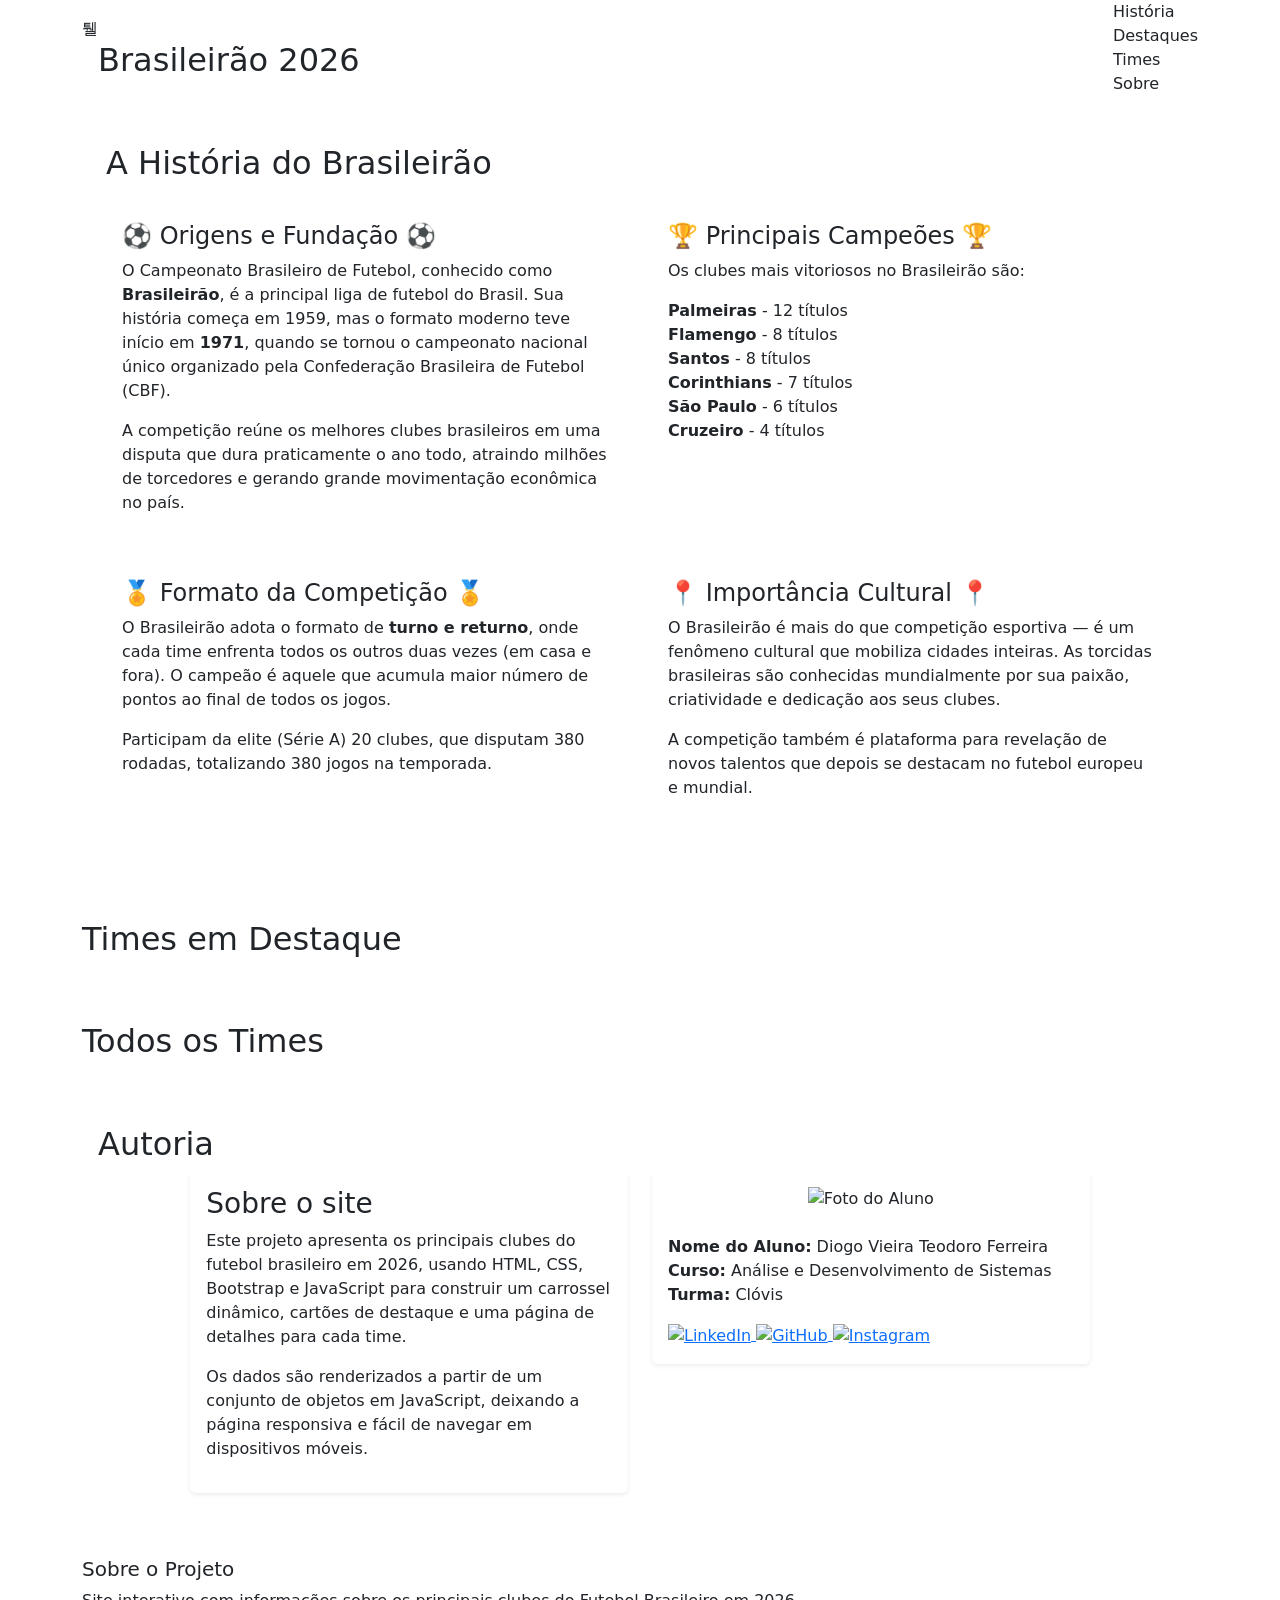
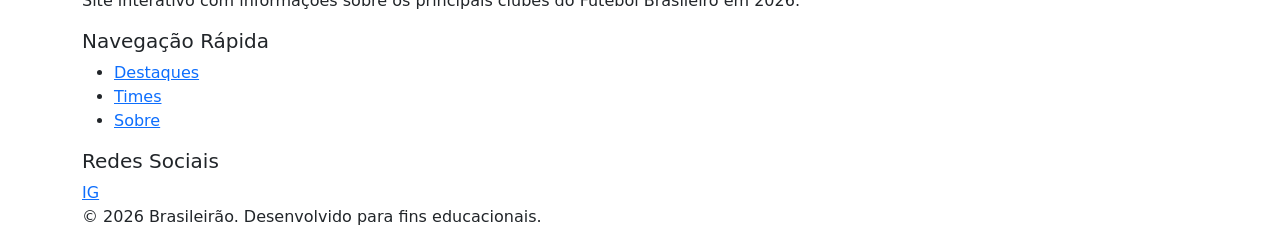
==== index.html @ 91e3d158 "Create index.html for Brasileirão 2026 site This HTML file contains the structure for a website dedi" ====
<!DOCTYPE html>
<html lang="pt-br">
<head>
    <meta charset="UTF-8">
    <meta name="viewport" content="width=device-width, initial-scale=1.0">
    <title>Futebol Brasileiro 2026</title>

    <link href="https://cdn.jsdelivr.net/npm/bootstrap@5.3.3/dist/css/bootstrap.min.css" rel="stylesheet">
    <link href="https://fonts.googleapis.com/css2?family=Poppins:wght@300;500;600;700&family=Roboto:wght@400;500;700&display=swap" rel="stylesheet">
    <link rel="stylesheet" href="style.css">
</head>
<body>

    <!-- HEADER -->
    <header class="header-custom">
        <div class="container d-flex justify-content-between align-items-center">
            <div class="logo-section">
                <div class="logo-icon">퉬</div>
                
                <h2 class="m-0 ms-3">Brasileirão 2026</h2>
            </div>

            <nav class="nav-menu">
                <a href="#historia" class="nav-link">História</a>
                <a href="#destaques" class="nav-link">Destaques</a>
                <a href="#times" class="nav-link">Times</a>
                <a href="#sobre" class="nav-link">Sobre</a>
            </nav>
        </div>
    </header>

    <main class="container my-4">

        <!-- HISTÓRIA DO BRASILEIRÃO -->
        <section id="historia" class="mb-5 historia-section p-4 rounded">
            <h2 class="mb-4">A História do Brasileirão</h2>
            
            <div class="row">
                <div class="col-md-6 mb-3">
                    <div class="historia-card p-3 rounded">
                        <h4>⚽ Origens e Fundação ⚽</h4>
                        <p>O Campeonato Brasileiro de Futebol, conhecido como <strong>Brasileirão</strong>, é a principal liga de futebol do Brasil. Sua história começa em 1959, mas o formato moderno teve início em <strong>1971</strong>, quando se tornou o campeonato nacional único organizado pela Confederação Brasileira de Futebol (CBF).</p>
                        <p>A competição reúne os melhores clubes brasileiros em uma disputa que dura praticamente o ano todo, atraindo milhões de torcedores e gerando grande movimentação econômica no país.</p>
                    </div>
                </div>

                <div class="col-md-6 mb-3">
                    <div class="historia-card p-3 rounded">
                        <h4>🏆 Principais Campeões 🏆</h4>
                        <p>Os clubes mais vitoriosos no Brasileirão são:</p>
                        <ul class="list-unstyled">
                            <li><strong>Palmeiras</strong> - 12 títulos</li>
                            <li><strong>Flamengo</strong> - 8 títulos</li>
                            <li><strong>Santos</strong> - 8 títulos</li>
                            <li><strong>Corinthians</strong> - 7 títulos</li>
                            <li><strong>São Paulo</strong> - 6 títulos</li>
                            <li><strong>Cruzeiro</strong> - 4 títulos</li>
                        </ul>
                    </div>
                </div>

                <div class="col-md-6 mb-3">
                    <div class="historia-card p-3 rounded">
                        <h4>🏅 Formato da Competição 🏅</h4>
                        <p>O Brasileirão adota o formato de <strong>turno e returno</strong>, onde cada time enfrenta todos os outros duas vezes (em casa e fora). O campeão é aquele que acumula maior número de pontos ao final de todos os jogos.</p>
                        <p>Participam da elite (Série A) 20 clubes, que disputam 380 rodadas, totalizando 380 jogos na temporada.</p>
                    </div>
                </div>

                <div class="col-md-6 mb-3">
                    <div class="historia-card p-3 rounded">
                        <h4>📍 Importância Cultural 📍</h4>
                        <p>O Brasileirão é mais do que competição esportiva — é um fenômeno cultural que mobiliza cidades inteiras. As torcidas brasileiras são conhecidas mundialmente por sua paixão, criatividade e dedicação aos seus clubes.</p>
                        <p>A competição também é plataforma para revelação de novos talentos que depois se destacam no futebol europeu e mundial.</p>
                    </div>
                </div>
            </div>
        </section>

        <!-- CARROSSEL -->
        <section id="destaques">
            <h2 class="mb-3">Times em Destaque</h2>

            <div id="carouselTimes" class="carousel slide" data-bs-ride="carousel">
                <div class="carousel-indicators" id="carousel-indicators"></div>
                <div class="carousel-inner" id="carousel-content"></div>

                <button class="carousel-control-prev" type="button" data-bs-target="#carouselTimes" data-bs-slide="prev">
                    <span class="carousel-control-prev-icon"></span>
                    <span class="visually-hidden">Anterior</span>
                </button>

                <button class="carousel-control-next" type="button" data-bs-target="#carouselTimes" data-bs-slide="next">
                    <span class="carousel-control-next-icon"></span>
                    <span class="visually-hidden">Próximo</span>
                </button>
            </div>
            <noscript>
                <div class="alert alert-warning mt-3">
                    Ative o JavaScript para ver o conteúdo do carrossel e dos cards.
                </div>
            </noscript>
        </section>

        <!-- CARDS -->
        <section id="times" class="mt-5">
            <h2 class="mb-4">Todos os Times</h2>

            <div id="cards-container" class="cards-grid"></div>
        </section>

        <!-- SOBRE -->
        <section id="sobre" class="mt-5 sobre-section p-3 rounded">
            <h2>Autoria</h2>

            <div class="row justify-content-center sobre-grid gy-4">
                <div class="col-lg-5">
                    <div class="sobre-card p-3 rounded shadow-sm">
                        <h3>Sobre o site</h3>
                        <p>Este projeto apresenta os principais clubes do futebol brasileiro em 2026, usando HTML, CSS, Bootstrap e JavaScript para construir um carrossel dinâmico, cartões de destaque e uma página de detalhes para cada time.</p>
                        <p>Os dados são renderizados a partir de um conjunto de objetos em JavaScript, deixando a página responsiva e fácil de navegar em dispositivos móveis.</p>
                    </div>
                </div>

                <div class="col-lg-5">
                    <div class="autor-card p-3 rounded shadow-sm">
                        <div class="autor-photo-container mb-3 d-flex flex-column align-items-center">
                            <img id="autor-photo" src="Imagens/eu.png" alt="Foto do Aluno" class="autor-photo mb-2">
                        </div>
                        <div class="autor-info">
                            <ul class="list-unstyled autor-details mb-3">
                                <li><strong>Nome do Aluno:</strong> Diogo Vieira Teodoro Ferreira</li>
                                <li><strong>Curso:</strong> Análise e Desenvolvimento de Sistemas</li>
                                <li><strong>Turma:</strong> Clóvis</li>
                            </ul>

                            <div class="social-links">
                                <a href="https://www.linkedin.com/in/diogo-ferreira-4bb42b3b2/" target="_blank" rel="noopener noreferrer">
                                    <img src="https://cdn.jsdelivr.net/npm/simple-icons@v9/icons/linkedin.svg" alt="LinkedIn" class="social-icon">
                                </a>
                                <a href="https://github.com/diogo-ferreira174" target="_blank" rel="noopener noreferrer">
                                    <img src="https://cdn.jsdelivr.net/npm/simple-icons@v9/icons/github.svg" alt="GitHub" class="social-icon">
                                </a>
                                <a href="https://www.instagram.com/eodg_31/" target="_blank" rel="noopener noreferrer">
                                    <img src="https://cdn.jsdelivr.net/npm/simple-icons@v9/icons/instagram.svg" alt="Instagram" class="social-icon">
                                </a>
                            </div>
                        </div>
                    </div>
                </div>
            </div>
        </section>

    </main>

    <!-- FOOTER -->
    <footer class="footer-custom mt-5">
        <div class="container">
            <div class="footer-content">
                <div class="footer-section">
                    <h5>Sobre o Projeto</h5>
                    <p>Site interativo com informações sobre os principais clubes do Futebol Brasileiro em 2026.</p>
                </div>

                <div class="footer-section">
                    <h5>Navegação Rápida</h5>
                    <ul class="footer-links">
                        <li><a href="#destaques">Destaques</a></li>
                        <li><a href="#times">Times</a></li>
                        <li><a href="#sobre">Sobre</a></li>
                    </ul>
                </div>

                <div class="footer-section">
                    <h5>Redes Sociais</h5>
                    <div class="footer-social">
                        <a href="https://www.instagram.com/eodg_31/" target="_blank" rel="noopener noreferrer" class="social-badge">IG</a>
                    </div>
                </div>
            </div>

            <div class="footer-bottom">
                <p>&copy; 2026 Brasileirão. Desenvolvido para fins educacionais.</p>
            </div>
        </div>
    </footer>

    <script src="https://cdn.jsdelivr.net/npm/bootstrap@5.3.3/dist/js/bootstrap.bundle.min.js"></script>
    <script src="app.js"></script>
</body>
</html>
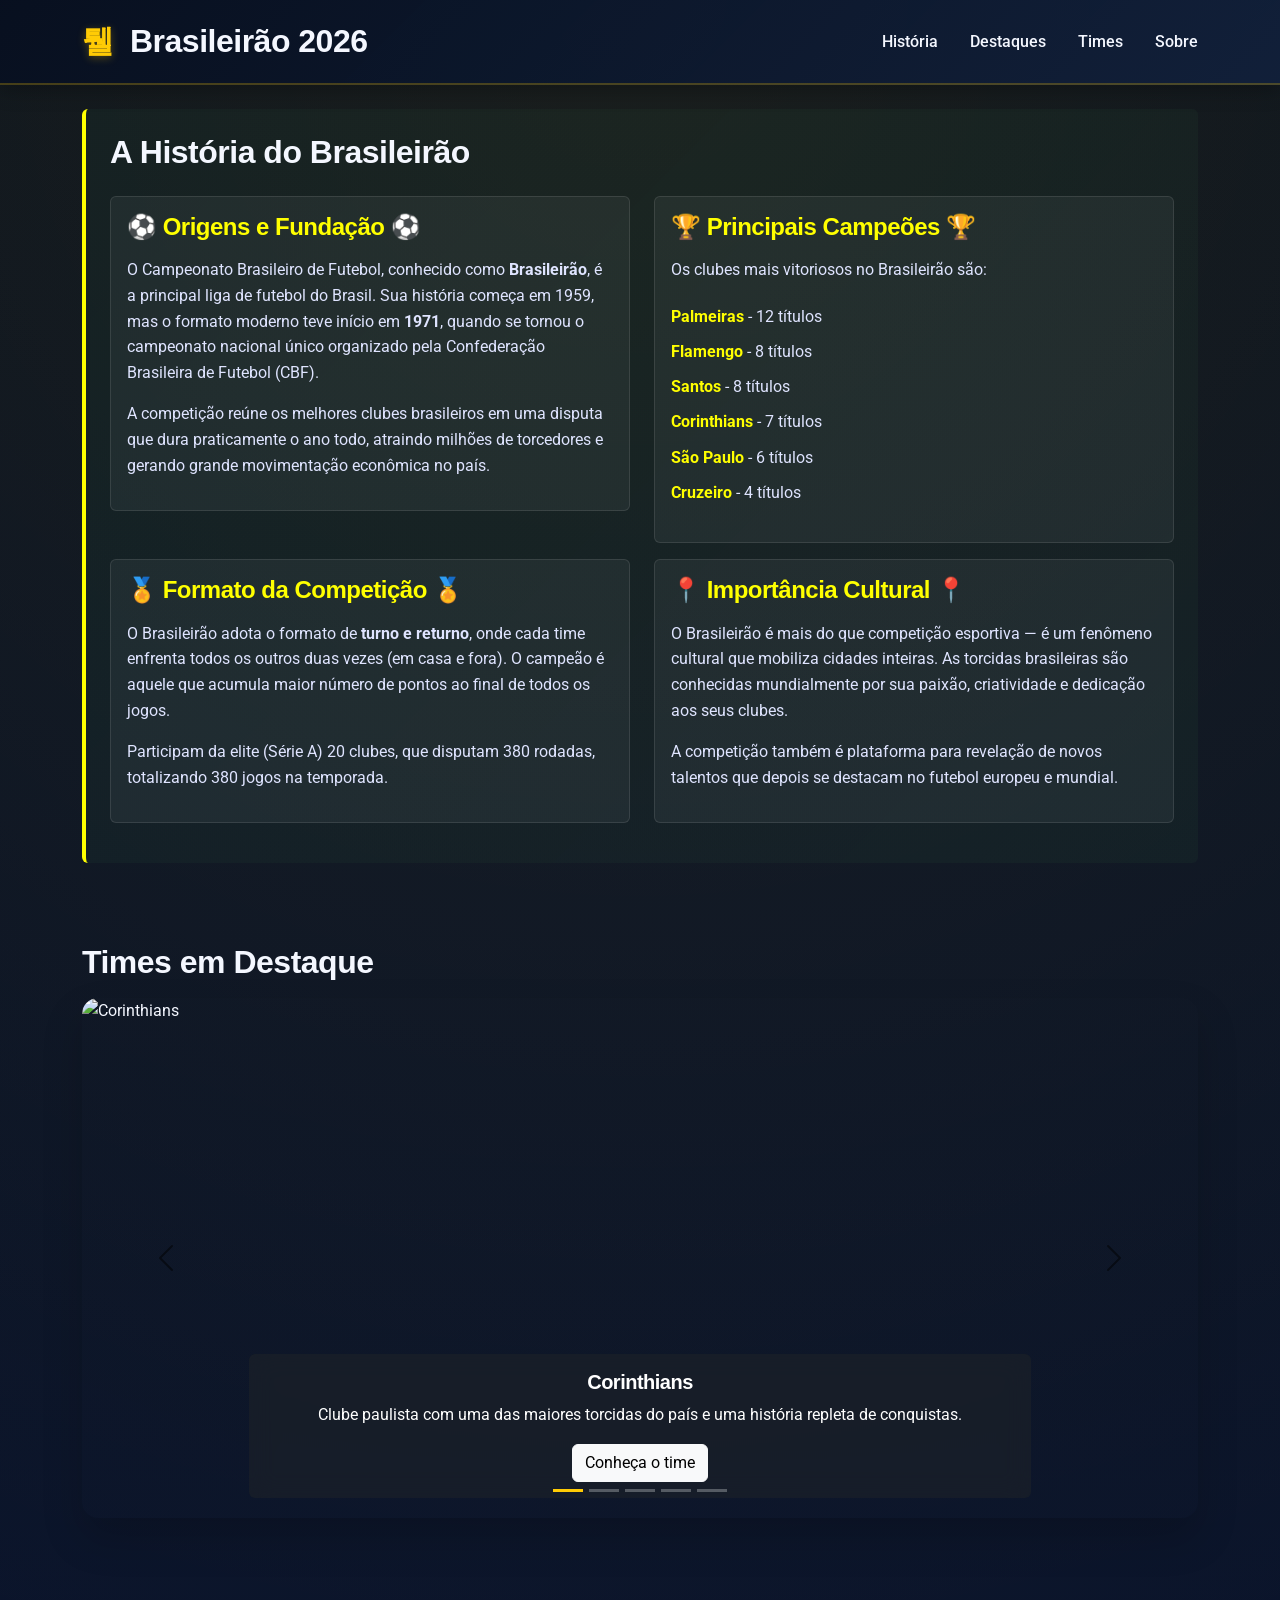
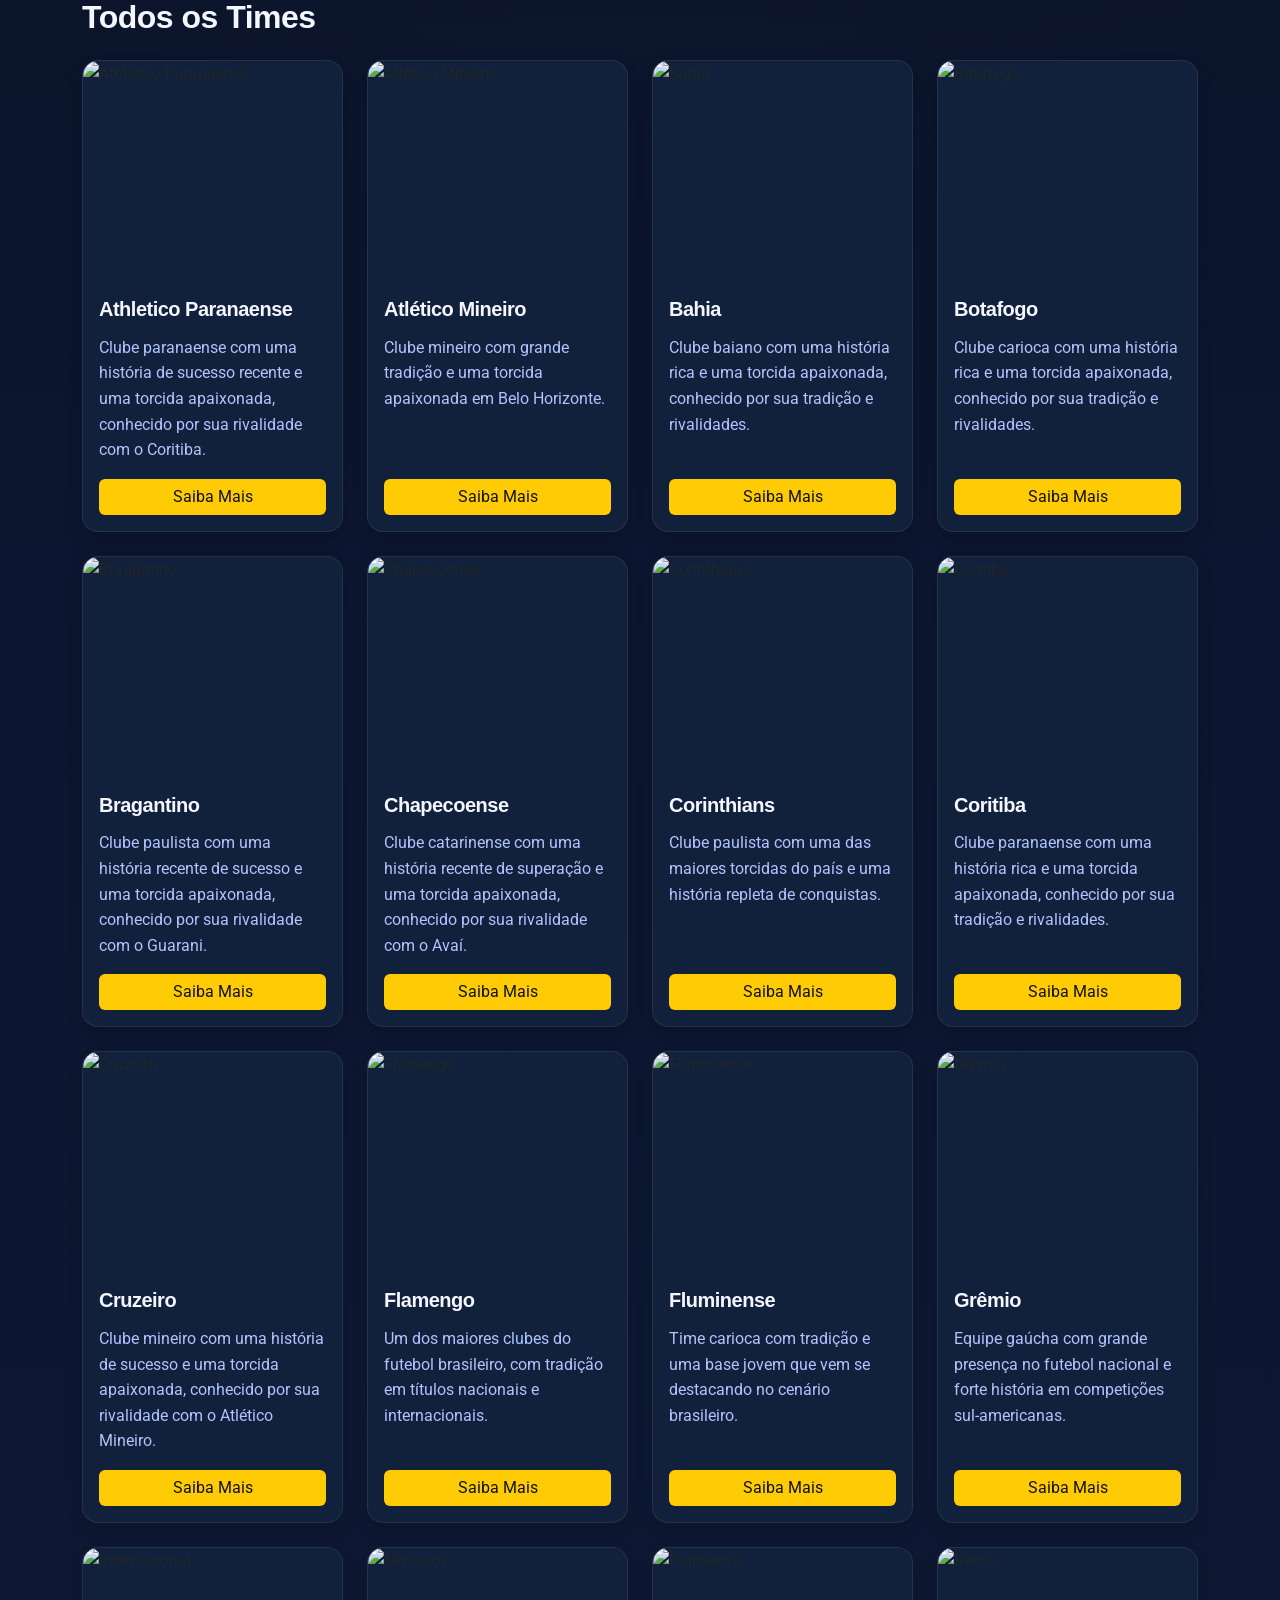
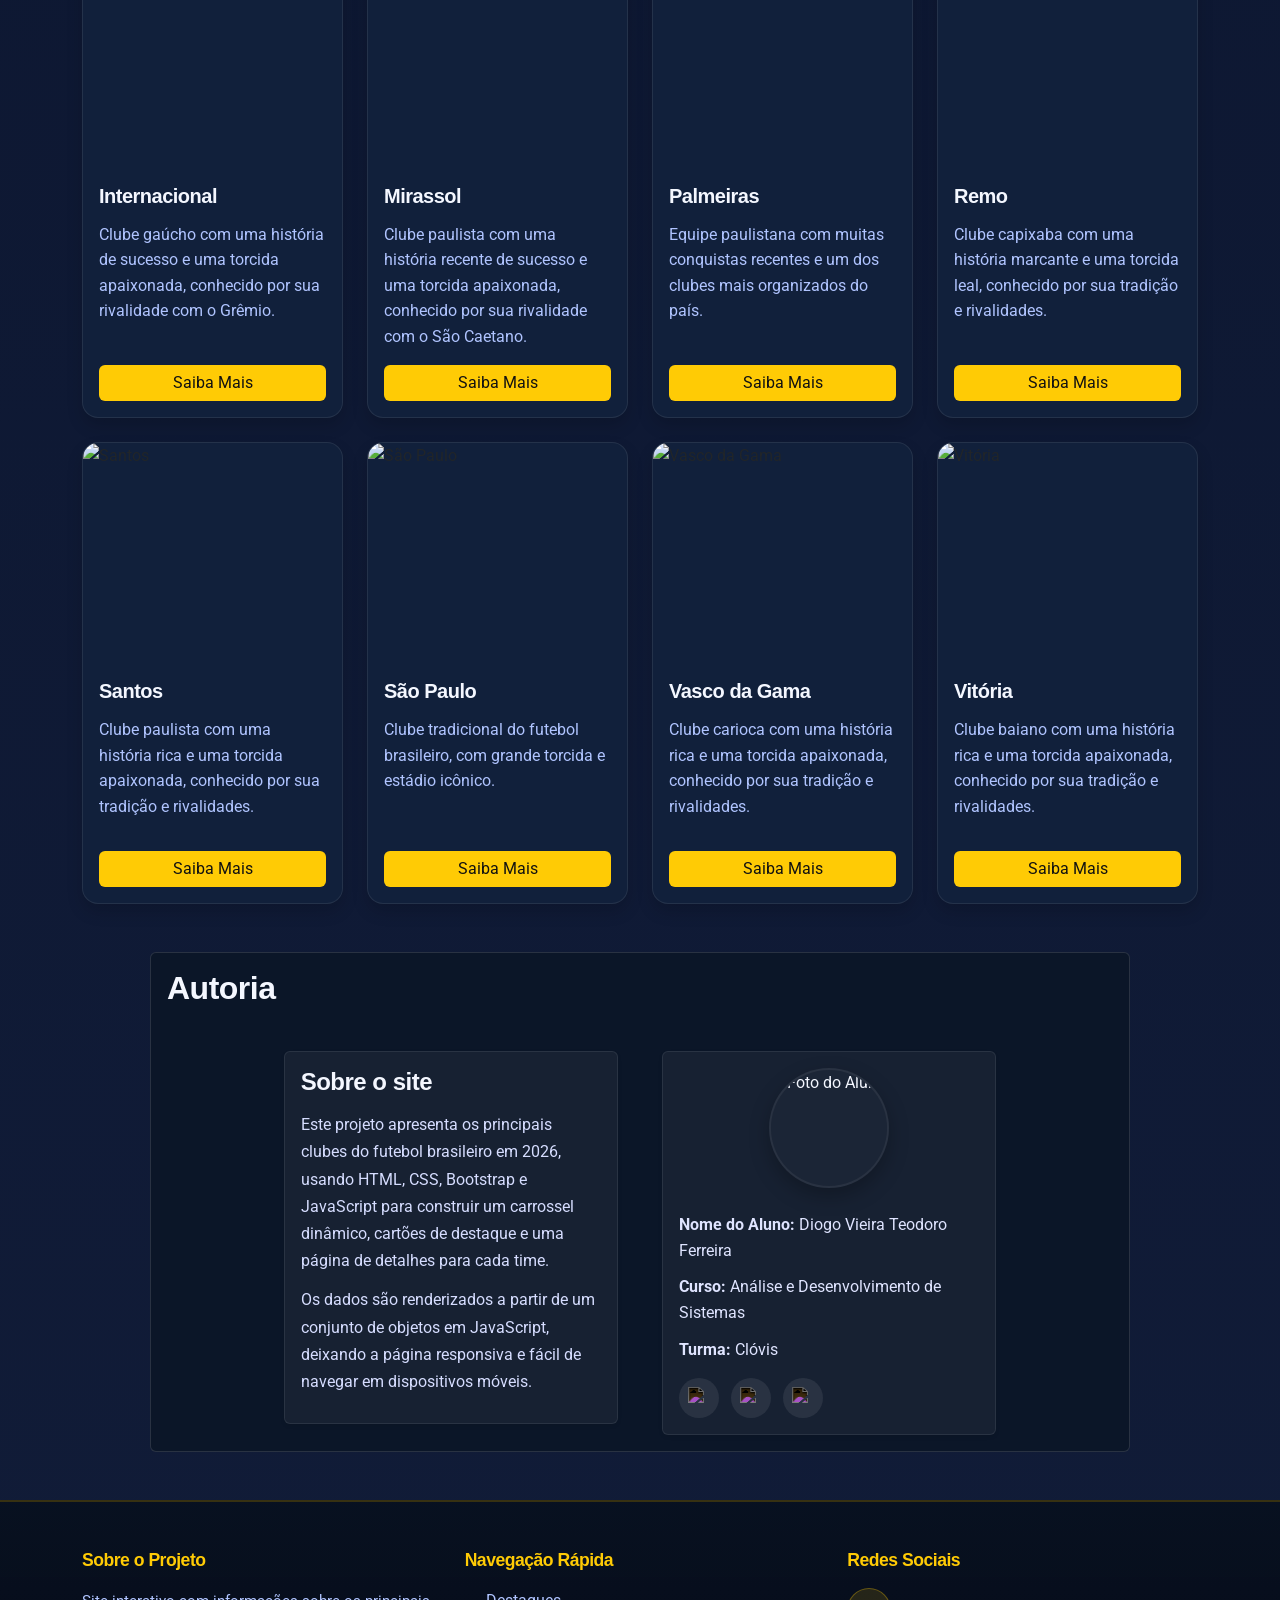
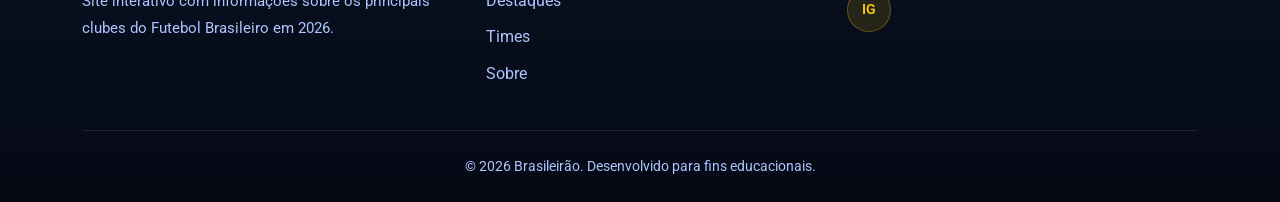
==== commit 98145c60: "Update index.html" ====
--- a/index.html
+++ b/index.html
@@ -125,7 +125,7 @@
                 <div class="col-lg-5">
                     <div class="autor-card p-3 rounded shadow-sm">
                         <div class="autor-photo-container mb-3 d-flex flex-column align-items-center">
-                            <img id="autor-photo" src="Imagens/eu.png" alt="Foto do Aluno" class="autor-photo mb-2">
+                            <img id="autor-photo" src="https://media.licdn.com/dms/image/v2/D5603AQH1MpL7_TzJwg/profile-displayphoto-crop_800_800/B56ZzdGMDoHMAI-/0/1773235914599?e=1781740800&v=beta&t=aTA2XlcxiwvgjwE7CeK6FMw1iqbyu5hfd3ndYTQQ7Nw" alt="Foto do Aluno" class="autor-photo mb-2">
                         </div>
                         <div class="autor-info">
                             <ul class="list-unstyled autor-details mb-3">
--- a/style.css
+++ b/style.css
@@ -0,0 +1,568 @@
+:root {
+    --bg: #0b1220;
+    --surface: #11203b;
+    --surface-soft: rgba(17, 32, 59, 0.8);
+    --text: #f4f7ff;
+    --muted: #b0c4ff;
+    --accent: #ffcb05;
+    --card: rgba(255, 255, 255, 0.08);
+    --shadow: 0 20px 40px rgba(0, 0, 0, 0.18);
+}
+
+* {
+    box-sizing: border-box;
+}
+
+html {
+    scroll-behavior: smooth;
+}
+
+body {
+    margin: 0;
+    min-height: 100vh;
+    background: radial-gradient(circle at top, rgba(255, 203, 5, 0.08), transparent 35%),
+                linear-gradient(180deg, #07101f 0%, #0c1630 45%, #111c38 100%);
+    color: var(--text);
+    font-family: "Roboto", system-ui, -apple-system, BlinkMacSystemFont, "Segoe UI", sans-serif;
+    font-size: 1rem;
+    line-height: 1.6;
+    overflow-x: hidden;
+}
+
+h1, h2, h3, h4, h5, h6 {
+    font-family: "Poppins", sans-serif;
+    font-weight: 600;
+    letter-spacing: -0.5px;
+}
+
+h2 {
+    font-size: 2rem;
+}
+
+h3 {
+    font-size: 1.5rem;
+}
+
+/* HEADER */
+.header-custom {
+    background: linear-gradient(135deg, rgba(8, 16, 32, 0.98) 0%, rgba(17, 32, 59, 0.95) 100%);
+    border-bottom: 2px solid rgba(255, 203, 5, 0.25);
+    padding: 1rem 0;
+    position: sticky;
+    top: 0;
+    z-index: 1000;
+    box-shadow: 0 4px 20px rgba(0, 0, 0, 0.3);
+}
+
+.logo-section {
+    display: flex;
+    align-items: center;
+}
+
+.logo-icon {
+    font-size: 2rem;
+    font-weight: 700;
+    color: var(--accent);
+    text-shadow: 0 2px 8px rgba(255, 203, 5, 0.3);
+}
+
+.nav-menu {
+    display: flex;
+    gap: 2rem;
+}
+
+.nav-link {
+    color: var(--text);
+    text-decoration: none;
+    font-weight: 500;
+    transition: all 0.3s ease;
+    position: relative;
+    padding: 0.5rem 0;
+}
+
+.nav-link::after {
+    content: '';
+    position: absolute;
+    bottom: 0;
+    left: 0;
+    width: 0;
+    height: 2px;
+    background: var(--accent);
+    transition: width 0.3s ease;
+}
+
+.nav-link:hover {
+    color: var(--accent);
+}
+
+.nav-link:hover::after {
+    width: 100%;
+}
+
+.btn-back {
+    background: var(--accent);
+    color: #111;
+    padding: 0.6rem 1.2rem;
+    border-radius: 999px;
+    text-decoration: none;
+    font-weight: 600;
+    transition: all 0.3s ease;
+    display: inline-block;
+}
+
+.btn-back:hover {
+    background: #e0b304;
+    transform: translateY(-2px);
+}
+
+
+h2 {
+    color: var(--text);
+    margin-bottom: 1.5rem;
+}
+
+section {
+    position: relative;
+}
+
+#destaques {
+    padding: 2rem 0;
+}
+
+.carousel {
+    border-radius: 1rem;
+    overflow: hidden;
+    box-shadow: var(--shadow);
+}
+
+.carousel img {
+    width: 100%;
+    height: 520px;
+    object-fit: cover;
+}
+
+.carousel-caption {
+    backdrop-filter: blur(12px);
+}
+
+.carousel-control-prev-icon,
+.carousel-control-next-icon {
+    filter: invert(1);
+}
+
+#carousel-indicators button {
+    background-color: rgba(255, 255, 255, 0.55);
+}
+
+#carousel-indicators .active {
+    background-color: var(--accent);
+}
+
+#cards-container {
+    display: grid;
+    grid-template-columns: repeat(auto-fit, minmax(260px, 1fr));
+    gap: 1.5rem;
+}
+
+.card {
+    background: var(--surface);
+    border: 1px solid rgba(255, 255, 255, 0.08);
+    border-radius: 1rem;
+    overflow: hidden;
+    transition: transform 0.25s ease, box-shadow 0.25s ease, border-color 0.25s ease;
+}
+
+.card:hover {
+    transform: translateY(-6px);
+    box-shadow: var(--shadow);
+    border-color: rgba(255, 255, 255, 0.14);
+}
+
+.card img {
+    height: 220px;
+    object-fit: cover;
+    transition: transform 0.3s ease;
+}
+
+.card:hover img {
+    transform: scale(1.04);
+}
+
+.card-body {
+    min-height: 240px;
+}
+
+.card-title {
+    color: var(--text);
+    margin-bottom: 0.85rem;
+}
+
+.card-text {
+    color: var(--muted);
+}
+
+.btn-dark {
+    background: var(--accent);
+    border: none;
+    color: #111;
+}
+
+.btn-dark:hover {
+    background: #e0b304;
+}
+
+#detalhes-time img {
+    width: 100%;
+    border-radius: 1rem;
+    box-shadow: var(--shadow);
+}
+
+.info-box {
+    background: rgba(255, 255, 255, 0.08);
+    padding: 2rem;
+    border-radius: 1rem;
+    box-shadow: var(--shadow);
+    border: 1px solid rgba(255, 255, 255, 0.06);
+}
+
+.info-box h1 {
+    margin-bottom: 1rem;
+    font-size: clamp(2rem, 2.5vw, 3rem);
+}
+
+.info-box p,
+.info-box .list-group-item {
+    color: var(--muted);
+}
+
+.info-box .list-group-item {
+    background: rgba(255, 255, 255, 0.04);
+    border: 1px solid rgba(255, 255, 255, 0.08);
+}
+
+.foto-card {
+    border-radius: 1rem;
+    overflow: hidden;
+    background: var(--surface);
+    transition: transform 0.25s ease;
+}
+
+.foto-card:hover {
+    transform: translateY(-5px);
+}
+
+.foto-card img {
+    width: 100%;
+    height: 220px;
+    object-fit: cover;
+}
+
+.alert {
+    border-radius: 1rem;
+}
+
+.sobre-section {
+    background: rgba(12, 22, 40, 0.96);
+    color: #f4f7ff;
+    border: 1px solid rgba(255, 255, 255, 0.12);
+    padding: 1.5rem;
+    max-width: 980px;
+    margin: 0 auto 3rem;
+}
+
+.sobre-section h2 {
+    color: #f4f7ff;
+    margin-bottom: 1.2rem;
+}
+
+.sobre-section p {
+    color: #dfe4ff;
+}
+
+.sobre-grid {
+    gap: 1.25rem;
+    max-width: 860px;
+    margin: 0 auto;
+}
+
+.sobre-card,
+.autor-card {
+    background: rgba(255, 255, 255, 0.05);
+    border: 1px solid rgba(255, 255, 255, 0.08);
+}
+
+.sobre-card {
+    padding: 1.2rem;
+}
+
+.sobre-card h3 {
+    margin-bottom: 0.9rem;
+    color: #f4f7ff;
+}
+
+.sobre-card p {
+    color: #d6ddff;
+    line-height: 1.7;
+    margin-bottom: 0.75rem;
+}
+
+.autor-card {
+    padding: 1.2rem;
+}
+
+.autor-card .autor-photo-container {
+    display: flex;
+    flex-direction: column;
+    align-items: center;
+    width: 100%;
+}
+
+.autor-photo {
+    width: 120px;
+    height: 120px;
+    object-fit: cover;
+    border-radius: 50%;
+    border: 2px solid rgba(255, 255, 255, 0.06);
+    box-shadow: 0 8px 20px rgba(0, 0, 0, 0.25);
+    background: rgba(255, 255, 255, 0.02);
+}
+
+.autor-details li {
+    margin-bottom: 0.7rem;
+    color: #dfe4ff;
+    line-height: 1.6;
+}
+
+.social-links {
+    display: flex;
+    flex-wrap: wrap;
+    gap: 0.75rem;
+}
+
+.social-links a {
+    display: inline-flex;
+    align-items: center;
+    justify-content: center;
+    width: 40px;
+    height: 40px;
+    background: rgba(255, 255, 255, 0.08);
+    border-radius: 50%;
+    transition: transform 0.2s ease, background 0.2s ease;
+}
+
+.social-links a:hover {
+    transform: translateY(-2px);
+    background: rgba(255, 203, 5, 0.22);
+}
+
+.social-icon {
+    width: 22px;
+    height: 22px;
+    filter: invert(1);
+}
+
+.autor-note {
+    color: #dfe4ff;
+    margin-top: 0.75rem;
+    font-size: 0.95rem;
+}
+
+/* FOOTER */
+.footer-custom {
+    background: linear-gradient(180deg, rgba(8, 16, 32, 0.98) 0%, rgba(5, 10, 20, 0.99) 100%);
+    border-top: 2px solid rgba(255, 203, 5, 0.2);
+    color: var(--text);
+    padding: 3rem 0 1.5rem;
+    margin-top: 4rem;
+}
+
+.footer-content {
+    display: grid;
+    grid-template-columns: repeat(auto-fit, minmax(240px, 1fr));
+    gap: 2rem;
+    margin-bottom: 2rem;
+}
+
+.footer-section h5 {
+    color: var(--accent);
+    margin-bottom: 1rem;
+    font-size: 1.1rem;
+}
+
+.footer-section p {
+    color: var(--muted);
+    font-size: 0.95rem;
+    line-height: 1.8;
+}
+
+.footer-links {
+    list-style: none;
+    padding: 0;
+    margin: 0;
+}
+
+.footer-links li {
+    margin-bottom: 0.7rem;
+}
+
+.footer-links a {
+    color: var(--muted);
+    text-decoration: none;
+    transition: all 0.3s ease;
+    display: inline-flex;
+    align-items: center;
+    gap: 0.5rem;
+}
+
+.footer-links a::before {
+    content: '→';
+    opacity: 0;
+    transition: opacity 0.3s ease;
+}
+
+.footer-links a:hover {
+    color: var(--accent);
+}
+
+.footer-links a:hover::before {
+    opacity: 1;
+}
+
+.footer-social {
+    display: flex;
+    gap: 1rem;
+    flex-wrap: wrap;
+}
+
+.social-badge {
+    display: inline-flex;
+    align-items: center;
+    justify-content: center;
+    width: 44px;
+    height: 44px;
+    background: rgba(255, 203, 5, 0.12);
+    color: var(--accent);
+    text-decoration: none;
+    border-radius: 50%;
+    font-weight: 600;
+    font-size: 0.85rem;
+    transition: all 0.3s ease;
+    border: 1px solid rgba(255, 203, 5, 0.3);
+}
+
+.social-badge:hover {
+    background: rgba(255, 203, 5, 0.25);
+    transform: translateY(-3px) scale(1.1);
+    box-shadow: 0 8px 16px rgba(255, 203, 5, 0.2);
+}
+
+.footer-bottom {
+    border-top: 1px solid rgba(255, 255, 255, 0.1);
+    padding-top: 1.5rem;
+    text-align: center;
+    color: var(--muted);
+    font-size: 0.9rem;
+}
+
+.footer-bottom p {
+    margin: 0;
+}
+
+@media (max-width: 992px) {
+    .carousel img {
+        height: 360px;
+    }
+
+    .card img,
+    .foto-card img {
+        height: 200px;
+    }
+
+    .nav-menu {
+        gap: 1.5rem;
+    }
+
+    .nav-link {
+        font-size: 0.9rem;
+    }
+}
+
+@media (max-width: 768px) {
+    main {
+        padding: 1.5rem 0 2.5rem;
+    }
+
+    .carousel img {
+        height: 260px;
+    }
+
+    .card img,
+    .foto-card img {
+        height: 180px;
+    }
+
+    .logo-icon {
+        font-size: 1.5rem;
+    }
+
+    h2 {
+        font-size: 1.5rem;
+    }
+
+    .nav-menu {
+        flex-direction: column;
+        gap: 0.5rem;
+    }
+
+    .nav-link {
+        font-size: 0.85rem;
+    }
+
+    .header-custom .container {
+        flex-direction: column;
+        gap: 1rem;
+    }
+
+    .footer-content {
+        grid-template-columns: 1fr;
+    }
+
+    .social-badge {
+        width: 40px;
+        height: 40px;
+        font-size: 0.75rem;
+    }
+}
+
+.historia-section {
+    background: linear-gradient(135deg, rgba(34, 97, 67, 0.1) 0%, rgba(76, 175, 80, 0.05) 100%);
+    border-left: 4px solid yellow;
+}
+
+.historia-card {
+    background: rgba(255, 255, 255, 0.05);
+    border: 1px solid rgba(255, 255, 255, 0.1);
+    color: #dfe4ff;
+    transition: all 0.3s ease;
+}
+
+.historia-card:hover {
+    background: rgba(255, 255, 255, 0.08);
+    border-color: yellow;
+    transform: translateY(-3px);
+}
+
+.historia-card h4 {
+    color: yellow;
+    margin-bottom: 1rem;
+    font-weight: 600;
+}
+
+.historia-card ul li {
+    padding: 0.3rem 0;
+    color: #dfe4ff;
+}
+
+.historia-card ul li strong {
+    color: yellow;
+}
